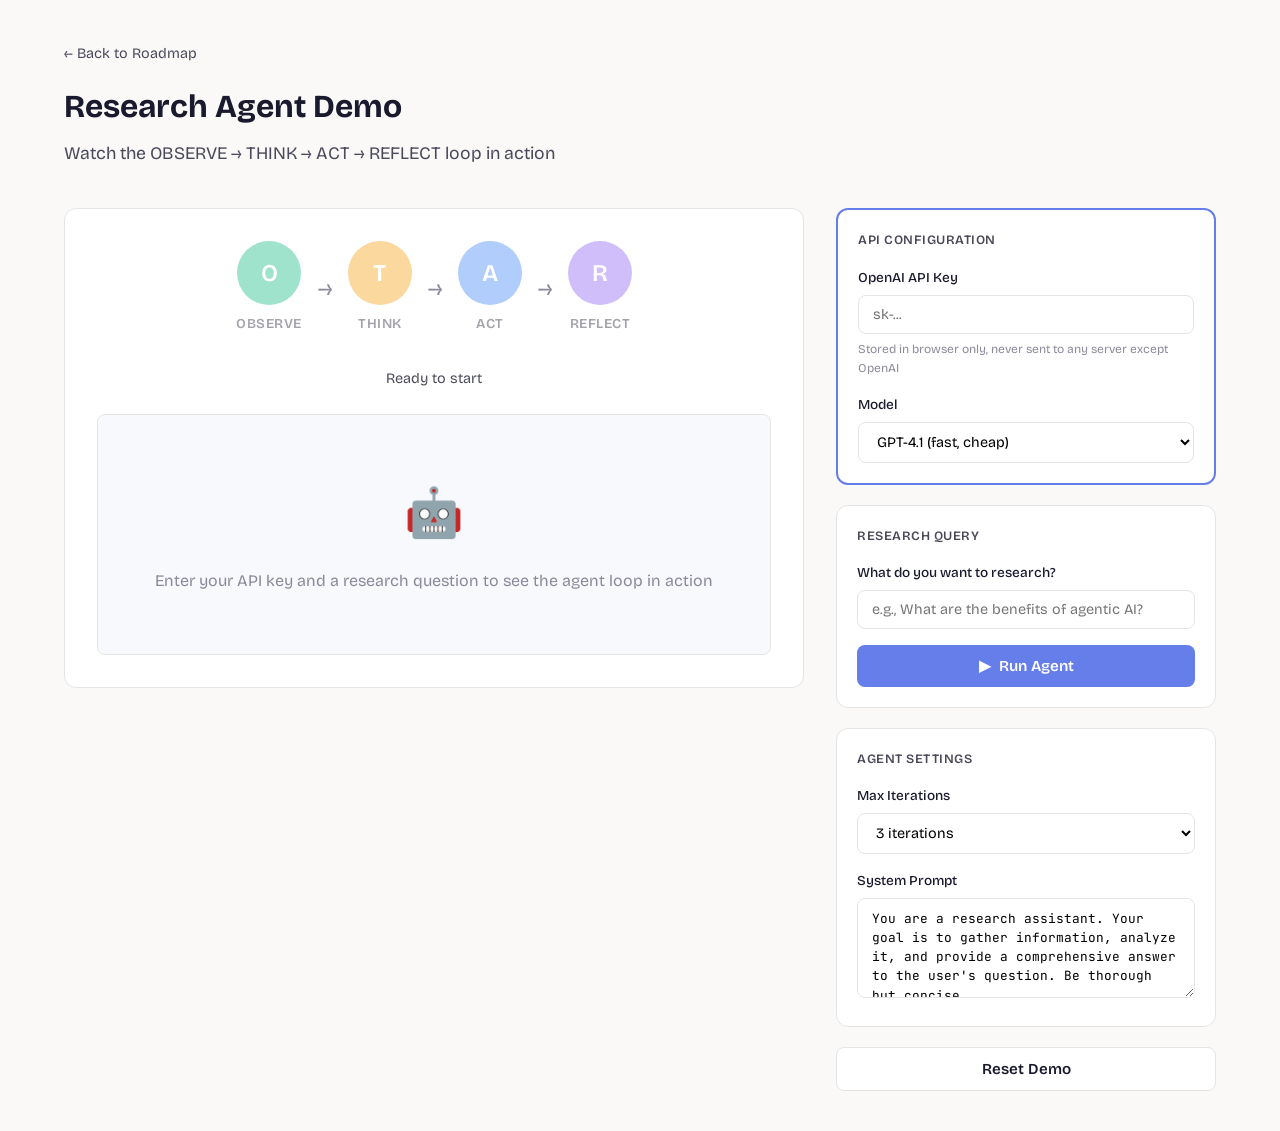
==== web-app/demos/day-1/index.html @ d1e1ce0e "Initial commit: 30 Days of Agentic AI web app Features: - Interactive learning roadmap with 6 phases" ====
<!DOCTYPE html>
<html lang="en">
<head>
  <meta charset="UTF-8">
  <meta name="viewport" content="width=device-width, initial-scale=1.0">
  <title>Day 1: Research Agent Demo</title>
  <link rel="preconnect" href="https://fonts.googleapis.com">
  <link rel="preconnect" href="https://fonts.gstatic.com" crossorigin>
  <link href="https://fonts.googleapis.com/css2?family=Bricolage+Grotesque:opsz,wght@12..96,400;12..96,600;12..96,700&family=JetBrains+Mono:wght@400;500&display=swap" rel="stylesheet">
  <link rel="stylesheet" href="styles.css">
</head>
<body>
  <div class="container">
    <header>
      <a href="../../" class="back-link">&larr; Back to Roadmap</a>
      <h1>Research Agent Demo</h1>
      <p class="subtitle">Watch the OBSERVE &rarr; THINK &rarr; ACT &rarr; REFLECT loop in action</p>
    </header>

    <div class="demo-layout">
      <!-- Main Visualization Area -->
      <div class="main-area">
        <div class="loop-viz">
          <div class="loop-diagram">
            <div class="phase-node" data-phase="observe">
              <div class="phase-icon observe">O</div>
              <span class="phase-label">Observe</span>
            </div>
            <span class="phase-arrow">&rarr;</span>
            <div class="phase-node" data-phase="think">
              <div class="phase-icon think">T</div>
              <span class="phase-label">Think</span>
            </div>
            <span class="phase-arrow">&rarr;</span>
            <div class="phase-node" data-phase="act">
              <div class="phase-icon act">A</div>
              <span class="phase-label">Act</span>
            </div>
            <span class="phase-arrow">&rarr;</span>
            <div class="phase-node" data-phase="reflect">
              <div class="phase-icon reflect">R</div>
              <span class="phase-label">Reflect</span>
            </div>
          </div>

          <div class="iteration-badge" id="iteration-badge">
            Ready to start
          </div>

          <div class="steps-log" id="steps-log">
            <div class="empty-state">
              <div class="empty-state-icon">&#129302;</div>
              <p>Enter your API key and a research question to see the agent loop in action</p>
            </div>
          </div>
        </div>

        <div class="result-section" id="result-section" style="display: none;">
          <div class="result-title">&#10003; Final Result</div>
          <div class="result-content" id="result-content"></div>
        </div>
      </div>

      <!-- Control Panel -->
      <div class="control-panel">
        <div class="panel-section api-section">
          <div class="panel-title">API Configuration</div>
          <div class="input-group">
            <label for="api-key">OpenAI API Key</label>
            <input type="password" id="api-key" placeholder="sk-...">
            <small class="input-hint">Stored in browser only, never sent to any server except OpenAI</small>
          </div>
          <div class="input-group">
            <label for="model">Model</label>
            <select id="model">
              <option value="gpt-4.1-2025-04-14">GPT-4.1 (fast, cheap)</option>
              <option value="gpt-5-mini-2025-08-07">GPT-5 Mini (balanced)</option>
              <option value="gpt-5.1-2025-11-13">GPT-5.1 (most capable)</option>
            </select>
          </div>
        </div>

        <div class="panel-section">
          <div class="panel-title">Research Query</div>
          <div class="input-group">
            <label for="query">What do you want to research?</label>
            <input type="text" id="query" placeholder="e.g., What are the benefits of agentic AI?">
          </div>
          <button type="button" class="btn btn-primary" id="run-btn">
            <span>&#9654;</span> Run Agent
          </button>
        </div>

        <div class="panel-section">
          <div class="panel-title">Agent Settings</div>
          <div class="input-group">
            <label for="max-iterations">Max Iterations</label>
            <select id="max-iterations">
              <option value="2">2 iterations</option>
              <option value="3" selected>3 iterations</option>
              <option value="5">5 iterations</option>
            </select>
          </div>
          <div class="input-group">
            <label for="agent-persona">System Prompt</label>
            <textarea id="agent-persona">You are a research assistant. Your goal is to gather information, analyze it, and provide a comprehensive answer to the user's question. Be thorough but concise.</textarea>
          </div>
        </div>

        <button type="button" class="btn btn-secondary" id="reset-btn">
          Reset Demo
        </button>
      </div>
    </div>
  </div>

  <script src="agent.js"></script>
</body>
</html>
---- web-app/demos/day-1/styles.css ----
:root {
  --bg: #faf9f7;
  --surface: #ffffff;
  --border: #e5e5e5;
  --ink: #1a1a2e;
  --ink-2: #4a4a5a;
  --ink-3: #8a8a9a;
  --accent: #667eea;
  --observe: #10b981;
  --think: #f59e0b;
  --act: #3b82f6;
  --reflect: #8b5cf6;
  --error: #ef4444;
  --font-display: 'Bricolage Grotesque', sans-serif;
  --font-mono: 'JetBrains Mono', monospace;
  --radius: 12px;
}

* { box-sizing: border-box; margin: 0; padding: 0; }

body {
  font-family: var(--font-display);
  background: var(--bg);
  color: var(--ink);
  min-height: 100vh;
  line-height: 1.6;
}

.container {
  max-width: 1200px;
  margin: 0 auto;
  padding: 40px 24px;
}

header {
  margin-bottom: 40px;
}

.back-link {
  display: inline-flex;
  align-items: center;
  gap: 8px;
  color: var(--ink-2);
  text-decoration: none;
  font-size: 0.9rem;
  margin-bottom: 16px;
}

.back-link:hover { color: var(--accent); }

h1 {
  font-size: 2rem;
  font-weight: 700;
  margin-bottom: 8px;
}

.subtitle {
  color: var(--ink-2);
  font-size: 1.1rem;
}

.demo-layout {
  display: grid;
  grid-template-columns: 1fr 380px;
  gap: 32px;
}

@media (max-width: 900px) {
  .demo-layout {
    grid-template-columns: 1fr;
  }
}

/* Agent Loop Visualization */
.loop-viz {
  background: var(--surface);
  border: 1px solid var(--border);
  border-radius: var(--radius);
  padding: 32px;
}

.loop-diagram {
  display: flex;
  justify-content: center;
  align-items: center;
  gap: 16px;
  margin-bottom: 32px;
  flex-wrap: wrap;
}

.phase-node {
  display: flex;
  flex-direction: column;
  align-items: center;
  gap: 8px;
  opacity: 0.4;
  transition: all 0.3s ease;
}

.phase-node.active {
  opacity: 1;
  transform: scale(1.1);
}

.phase-node.completed {
  opacity: 0.7;
}

.phase-icon {
  width: 64px;
  height: 64px;
  border-radius: 50%;
  display: flex;
  align-items: center;
  justify-content: center;
  font-size: 1.5rem;
  color: white;
  font-weight: 600;
  position: relative;
}

.phase-node.active .phase-icon::after {
  content: '';
  position: absolute;
  inset: -4px;
  border-radius: 50%;
  border: 2px solid currentColor;
  animation: pulse 1.5s ease-in-out infinite;
}

@keyframes pulse {
  0%, 100% { opacity: 1; }
  50% { opacity: 0.5; }
}

.phase-icon.observe { background: var(--observe); }
.phase-icon.think { background: var(--think); }
.phase-icon.act { background: var(--act); }
.phase-icon.reflect { background: var(--reflect); }

.phase-label {
  font-size: 0.85rem;
  font-weight: 600;
  text-transform: uppercase;
  letter-spacing: 0.5px;
}

.phase-arrow {
  font-size: 1.5rem;
  color: var(--ink-3);
}

.iteration-badge {
  text-align: center;
  margin-bottom: 24px;
  font-size: 0.9rem;
  color: var(--ink-2);
}

.iteration-badge strong {
  color: var(--accent);
}

/* Steps Log */
.steps-log {
  max-height: 450px;
  overflow-y: auto;
  border: 1px solid var(--border);
  border-radius: 8px;
  background: #f8f9fc;
}

.step-entry {
  padding: 16px;
  border-bottom: 1px solid var(--border);
  animation: slideIn 0.3s ease;
}

.step-entry:last-child { border-bottom: none; }

@keyframes slideIn {
  from { opacity: 0; }
  to { opacity: 1; }
}

.step-header {
  display: flex;
  align-items: center;
  gap: 10px;
  margin-bottom: 8px;
}

.step-phase {
  font-size: 0.7rem;
  font-weight: 600;
  text-transform: uppercase;
  padding: 4px 10px;
  border-radius: 100px;
  color: white;
}

.step-phase.observe { background: var(--observe); }
.step-phase.think { background: var(--think); }
.step-phase.act { background: var(--act); }
.step-phase.reflect { background: var(--reflect); }
.step-phase.error { background: var(--error); }

.step-time {
  font-family: var(--font-mono);
  font-size: 0.75rem;
  color: var(--ink-3);
}

.step-content {
  font-size: 0.9rem;
  color: var(--ink-2);
  line-height: 1.5;
  white-space: pre-wrap;
}

.step-content code {
  background: white;
  padding: 2px 6px;
  border-radius: 4px;
  font-family: var(--font-mono);
  font-size: 0.85em;
}

/* Control Panel */
.control-panel {
  display: flex;
  flex-direction: column;
  gap: 20px;
}

.panel-section {
  background: var(--surface);
  border: 1px solid var(--border);
  border-radius: var(--radius);
  padding: 20px;
}

.api-section {
  border-color: var(--accent);
  border-width: 2px;
}

.panel-title {
  font-size: 0.8rem;
  font-weight: 600;
  text-transform: uppercase;
  letter-spacing: 0.5px;
  color: var(--ink-2);
  margin-bottom: 16px;
}

.input-group {
  margin-bottom: 16px;
}

.input-group:last-child { margin-bottom: 0; }

.input-group label {
  display: block;
  font-size: 0.85rem;
  font-weight: 500;
  margin-bottom: 6px;
}

.input-group input,
.input-group textarea,
.input-group select {
  width: 100%;
  padding: 10px 14px;
  border: 1px solid var(--border);
  border-radius: 8px;
  font-family: inherit;
  font-size: 0.9rem;
  background: white;
  transition: border-color 0.2s;
}

.input-group input:focus,
.input-group textarea:focus,
.input-group select:focus {
  outline: none;
  border-color: var(--accent);
}

.input-group textarea {
  resize: vertical;
  min-height: 100px;
  font-family: var(--font-mono);
  font-size: 0.8rem;
  line-height: 1.5;
}

.input-hint {
  display: block;
  margin-top: 6px;
  font-size: 0.75rem;
  color: var(--ink-3);
}

.btn {
  display: inline-flex;
  align-items: center;
  justify-content: center;
  gap: 8px;
  padding: 12px 24px;
  border: none;
  border-radius: 8px;
  font-family: inherit;
  font-size: 0.95rem;
  font-weight: 600;
  cursor: pointer;
  transition: all 0.2s;
  width: 100%;
}

.btn-primary {
  background: var(--accent);
  color: white;
}

.btn-primary:hover {
  background: #5a6fd6;
}

.btn-primary:disabled {
  background: var(--ink-3);
  cursor: not-allowed;
}

.btn-secondary {
  background: white;
  color: var(--ink);
  border: 1px solid var(--border);
}

.btn-secondary:hover {
  background: var(--bg);
}

/* Result Section */
.result-section {
  margin-top: 32px;
  padding: 24px;
  background: linear-gradient(135deg, rgba(102, 126, 234, 0.05) 0%, rgba(139, 92, 246, 0.05) 100%);
  border: 1px solid rgba(102, 126, 234, 0.2);
  border-radius: var(--radius);
}

.result-title {
  font-size: 1rem;
  font-weight: 600;
  margin-bottom: 12px;
  display: flex;
  align-items: center;
  gap: 8px;
  color: var(--accent);
}

.result-content {
  font-size: 0.95rem;
  line-height: 1.7;
  color: var(--ink-2);
  white-space: pre-wrap;
}

/* Empty State */
.empty-state {
  text-align: center;
  padding: 60px 20px;
  color: var(--ink-3);
}

.empty-state-icon {
  font-size: 3rem;
  margin-bottom: 16px;
}

/* Loading spinner */
.loading {
  display: inline-block;
  width: 16px;
  height: 16px;
  border: 2px solid white;
  border-top-color: transparent;
  border-radius: 50%;
  animation: spin 1s linear infinite;
}

@keyframes spin {
  to { transform: rotate(360deg); }
}
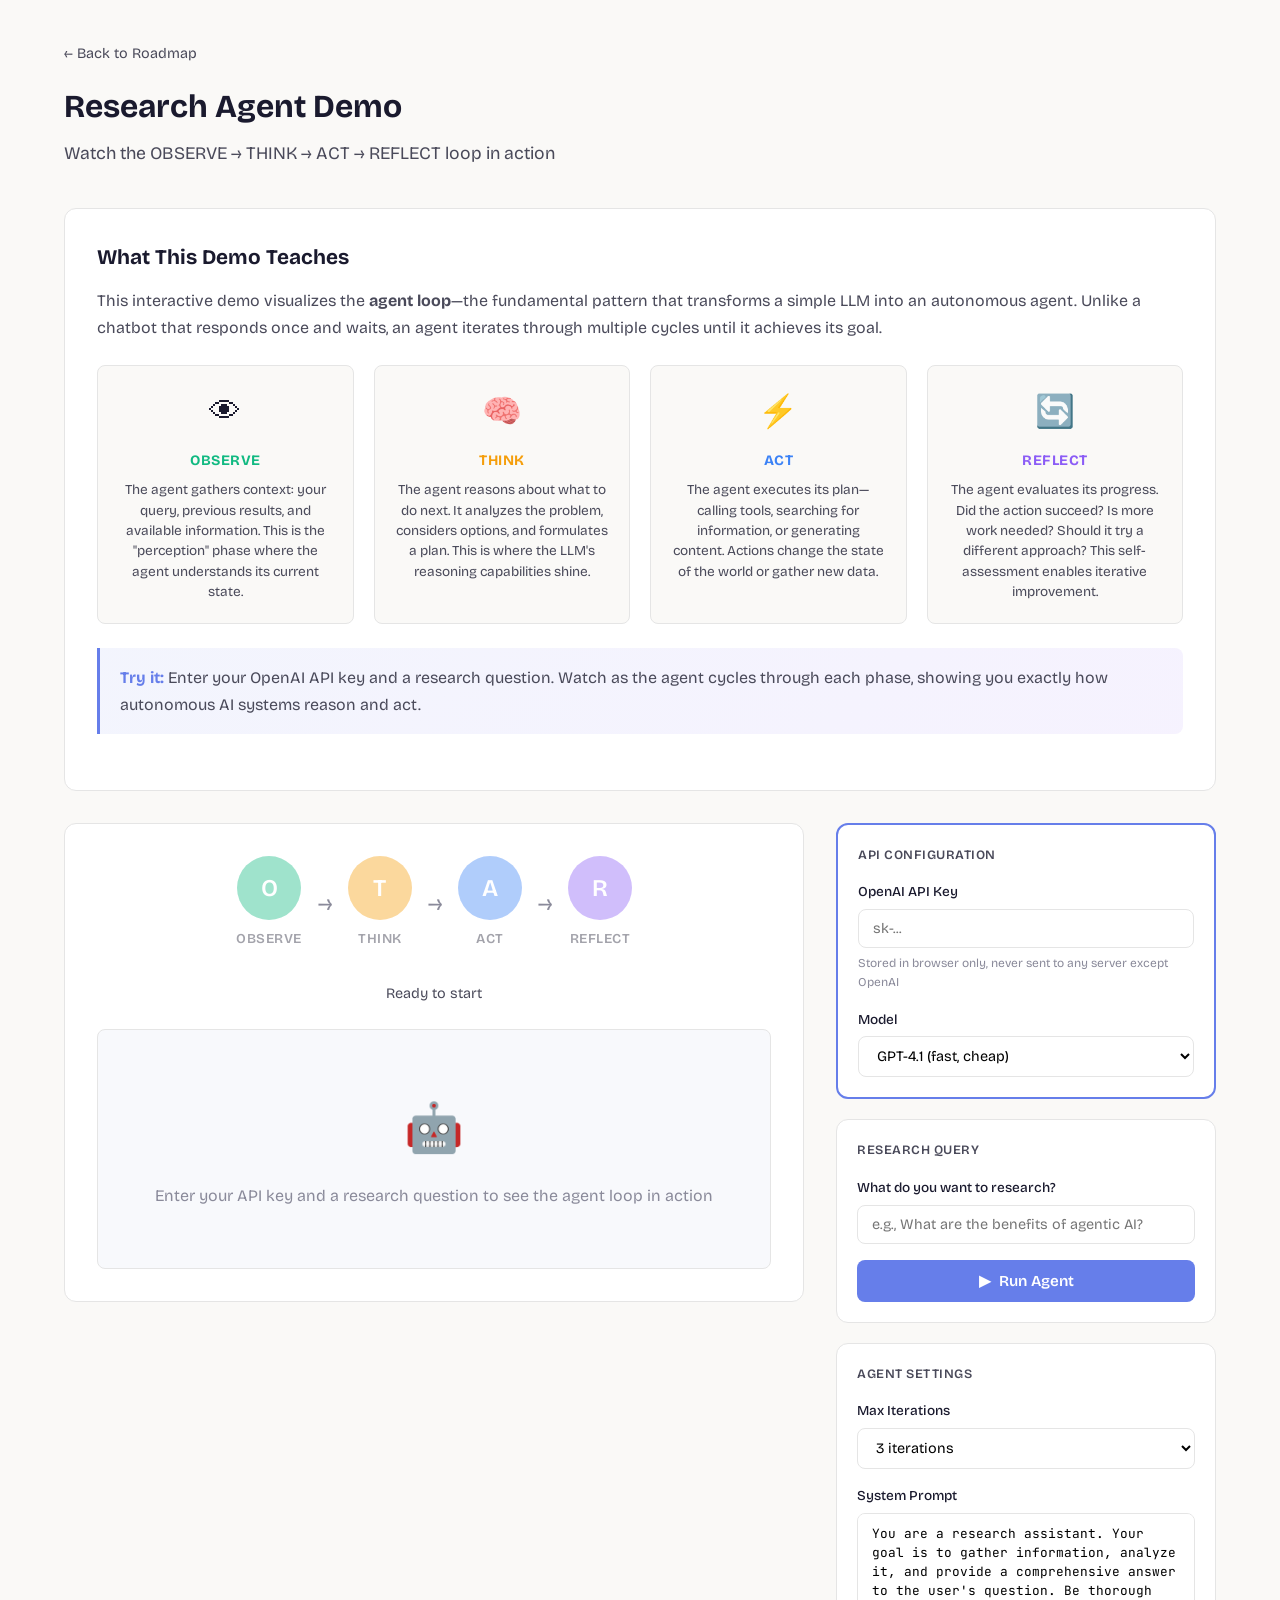
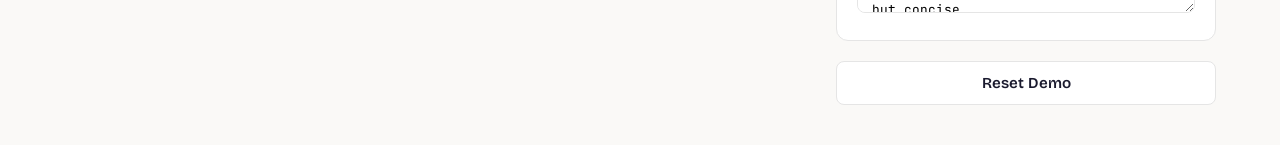
==== commit 693cf8b4: "Add Day 1 resource summaries, demo explanations, and fix progress tracking - Add 5 formatted summary" ====
--- a/web-app/demos/day-1/index.html
+++ b/web-app/demos/day-1/index.html
@@ -16,6 +16,38 @@
       <h1>Research Agent Demo</h1>
       <p class="subtitle">Watch the OBSERVE &rarr; THINK &rarr; ACT &rarr; REFLECT loop in action</p>
     </header>
+
+    <section class="demo-explanation">
+      <h2>What This Demo Teaches</h2>
+      <p>
+        This interactive demo visualizes the <strong>agent loop</strong>&mdash;the fundamental pattern that transforms a simple LLM into an autonomous agent. Unlike a chatbot that responds once and waits, an agent iterates through multiple cycles until it achieves its goal.
+      </p>
+      <div class="explanation-grid">
+        <div class="explanation-card">
+          <div class="explanation-icon">&#128065;</div>
+          <h3>OBSERVE</h3>
+          <p>The agent gathers context: your query, previous results, and available information. This is the "perception" phase where the agent understands its current state.</p>
+        </div>
+        <div class="explanation-card">
+          <div class="explanation-icon">&#129504;</div>
+          <h3>THINK</h3>
+          <p>The agent reasons about what to do next. It analyzes the problem, considers options, and formulates a plan. This is where the LLM's reasoning capabilities shine.</p>
+        </div>
+        <div class="explanation-card">
+          <div class="explanation-icon">&#9889;</div>
+          <h3>ACT</h3>
+          <p>The agent executes its plan&mdash;calling tools, searching for information, or generating content. Actions change the state of the world or gather new data.</p>
+        </div>
+        <div class="explanation-card">
+          <div class="explanation-icon">&#128260;</div>
+          <h3>REFLECT</h3>
+          <p>The agent evaluates its progress. Did the action succeed? Is more work needed? Should it try a different approach? This self-assessment enables iterative improvement.</p>
+        </div>
+      </div>
+      <p class="explanation-note">
+        <strong>Try it:</strong> Enter your OpenAI API key and a research question. Watch as the agent cycles through each phase, showing you exactly how autonomous AI systems reason and act.
+      </p>
+    </section>
 
     <div class="demo-layout">
       <!-- Main Visualization Area -->
--- a/web-app/demos/day-1/styles.css
+++ b/web-app/demos/day-1/styles.css
@@ -59,6 +59,94 @@
   font-size: 1.1rem;
 }
 
+/* Demo Explanation Section */
+.demo-explanation {
+  background: var(--surface);
+  border: 1px solid var(--border);
+  border-radius: var(--radius);
+  padding: 32px;
+  margin-bottom: 32px;
+}
+
+.demo-explanation h2 {
+  font-size: 1.3rem;
+  font-weight: 700;
+  margin-bottom: 12px;
+  color: var(--ink);
+}
+
+.demo-explanation > p {
+  color: var(--ink-2);
+  margin-bottom: 24px;
+  font-size: 1rem;
+  line-height: 1.7;
+}
+
+.explanation-grid {
+  display: grid;
+  grid-template-columns: repeat(4, 1fr);
+  gap: 20px;
+  margin-bottom: 24px;
+}
+
+@media (max-width: 900px) {
+  .explanation-grid {
+    grid-template-columns: repeat(2, 1fr);
+  }
+}
+
+@media (max-width: 500px) {
+  .explanation-grid {
+    grid-template-columns: 1fr;
+  }
+}
+
+.explanation-card {
+  background: var(--bg);
+  border: 1px solid var(--border);
+  border-radius: 8px;
+  padding: 20px;
+  text-align: center;
+}
+
+.explanation-icon {
+  font-size: 2rem;
+  margin-bottom: 12px;
+}
+
+.explanation-card h3 {
+  font-size: 0.9rem;
+  font-weight: 700;
+  text-transform: uppercase;
+  letter-spacing: 0.5px;
+  margin-bottom: 8px;
+}
+
+.explanation-card:nth-child(1) h3 { color: var(--observe); }
+.explanation-card:nth-child(2) h3 { color: var(--think); }
+.explanation-card:nth-child(3) h3 { color: var(--act); }
+.explanation-card:nth-child(4) h3 { color: var(--reflect); }
+
+.explanation-card p {
+  font-size: 0.85rem;
+  color: var(--ink-2);
+  line-height: 1.5;
+}
+
+.explanation-note {
+  background: linear-gradient(135deg, rgba(102, 126, 234, 0.08) 0%, rgba(139, 92, 246, 0.08) 100%);
+  border-left: 3px solid var(--accent);
+  padding: 16px 20px;
+  border-radius: 0 8px 8px 0;
+  font-size: 0.95rem;
+  color: var(--ink-2);
+  margin-bottom: 0;
+}
+
+.explanation-note strong {
+  color: var(--accent);
+}
+
 .demo-layout {
   display: grid;
   grid-template-columns: 1fr 380px;
